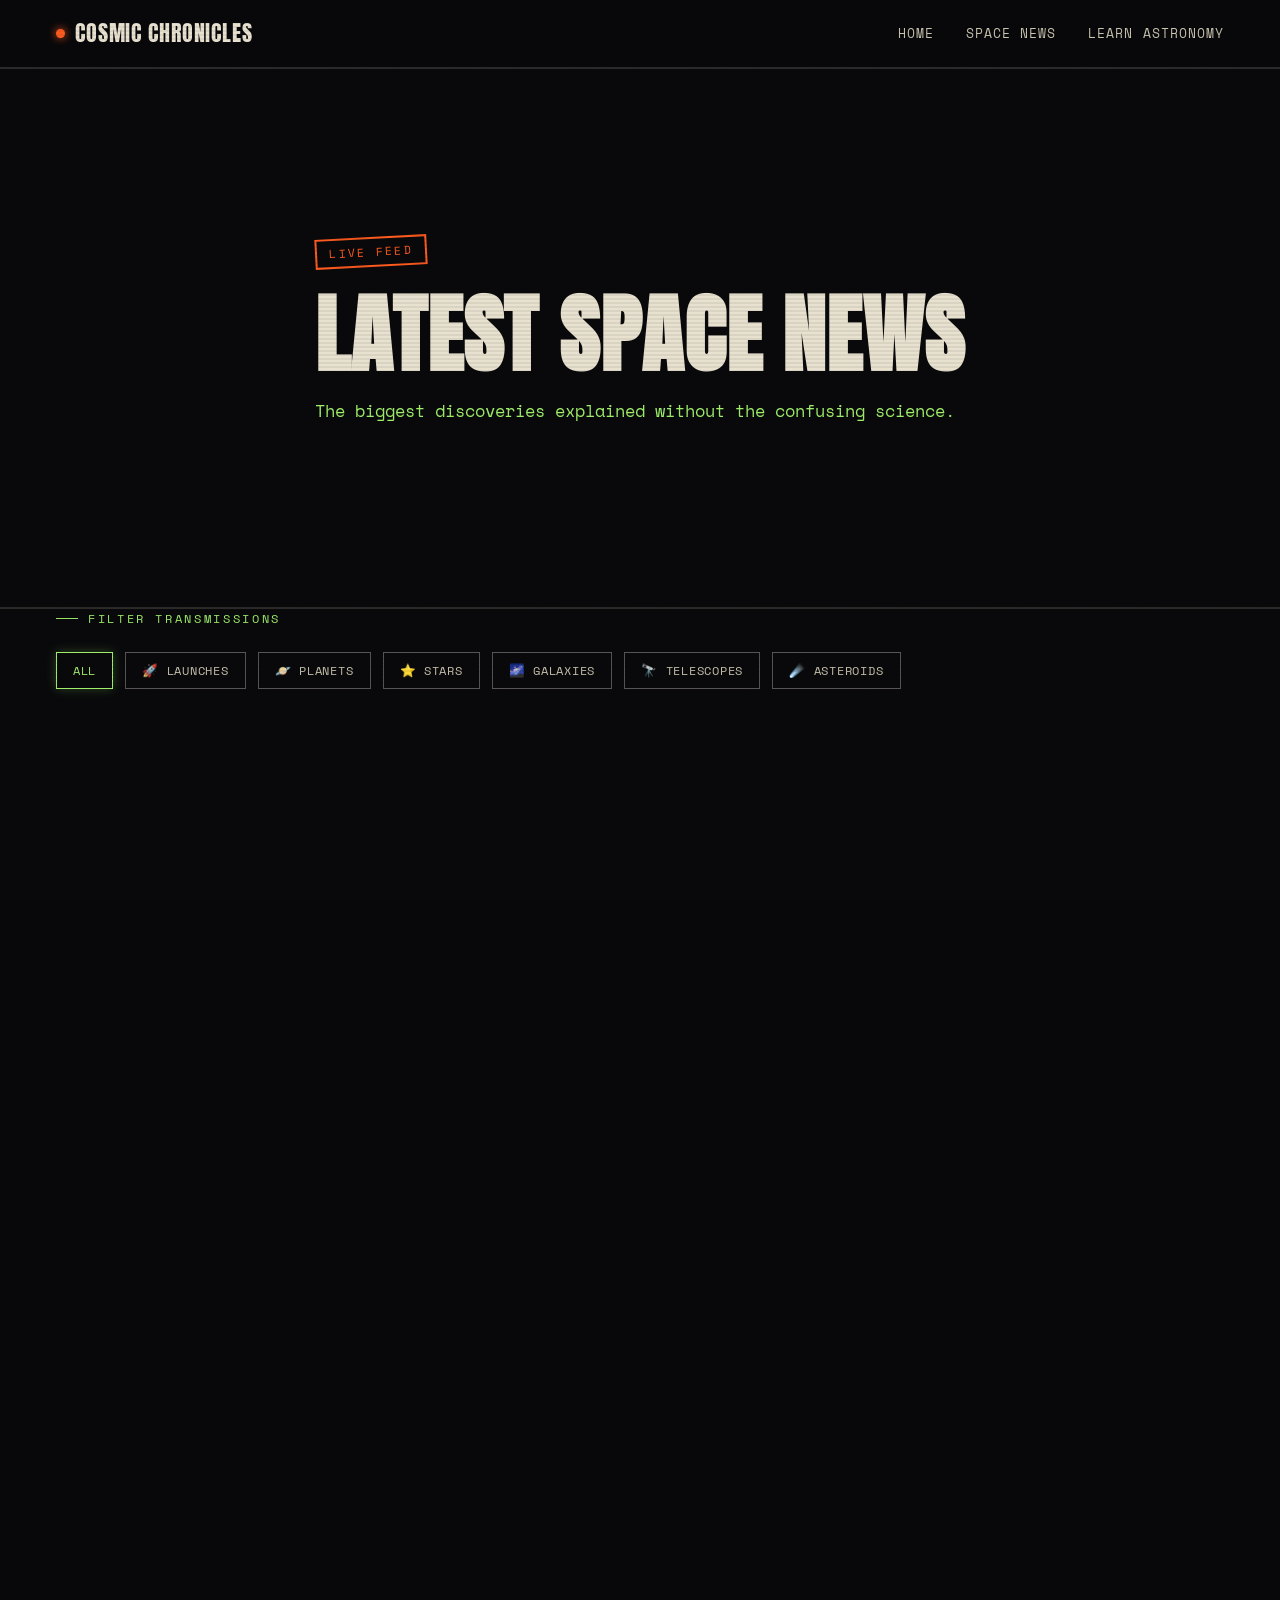
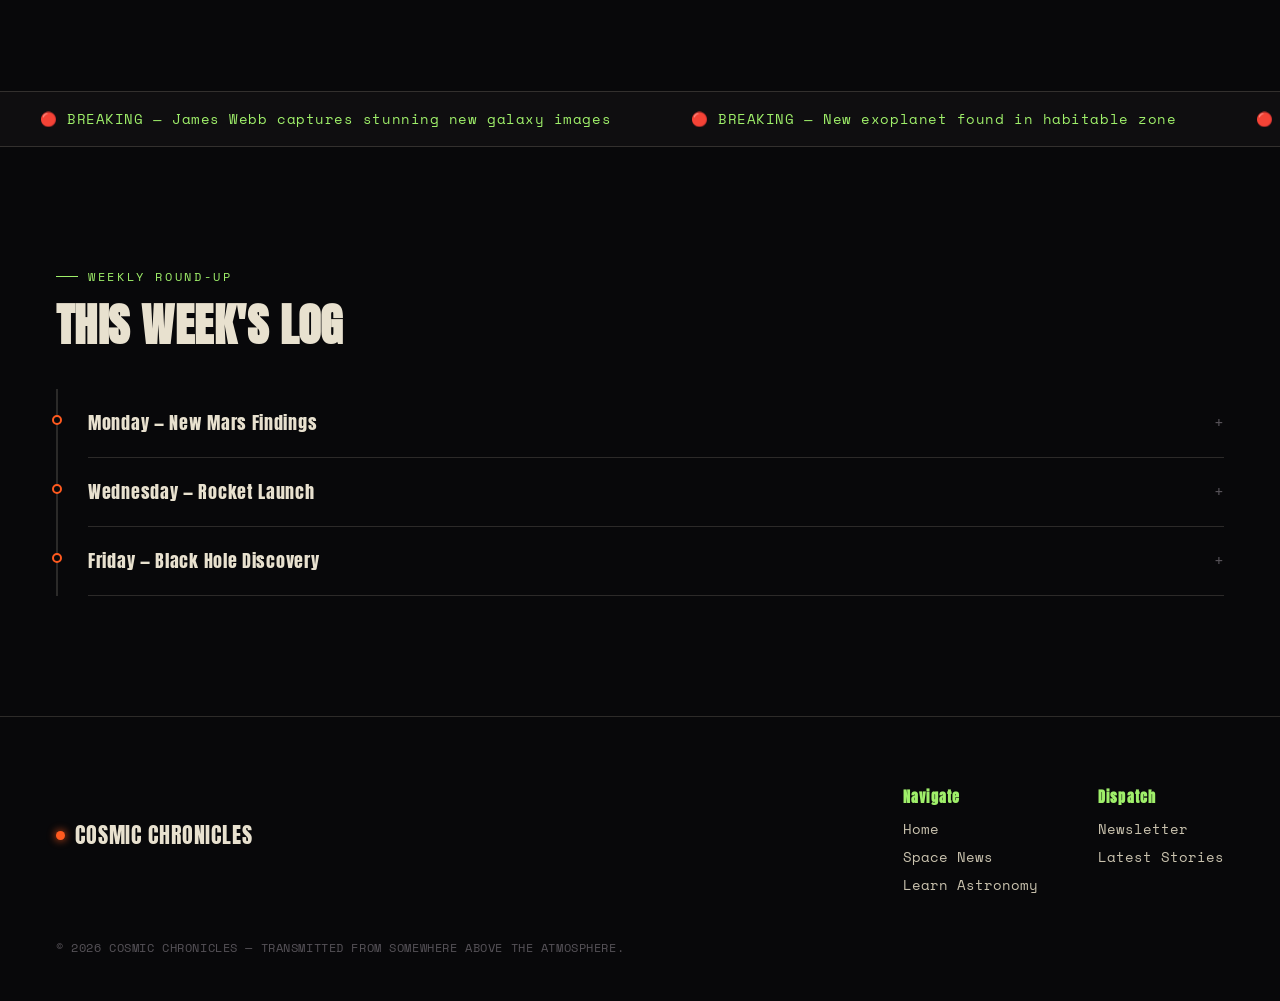
==== news.html @ 282ca545 "Add files via upload" ====
<!DOCTYPE html>
<html lang="en">
<head>
<meta charset="UTF-8">
<meta name="viewport" content="width=device-width, initial-scale=1.0">
<title>Space News — Cosmic Chronicles</title>
<meta name="description" content="The biggest space discoveries explained without the confusing science.">
<link rel="stylesheet" href="style.css">
</head>
<body>

<div class="grain"></div>
<div class="scanlines"></div>
<canvas id="starfield"></canvas>

<nav class="site-nav">
  <div class="nav-brand"><span class="dot"></span> COSMIC CHRONICLES</div>
  <ul class="nav-links">
    <li><a href="index.html">Home</a></li>
    <li><a href="news.html">Space News</a></li>
    <li><a href="learn.html">Learn Astronomy</a></li>
  </ul>
</nav>

<main>

  <!-- ============ HERO ============ -->
  <section class="hero" style="min-height:60vh;">
    <div class="wrap">
      <span class="stamp">LIVE FEED</span>
      <h1>Latest Space News</h1>
      <p class="hero-tag">The biggest discoveries explained without the confusing science.</p>
    </div>
  </section>

  <!-- ============ CATEGORIES ============ -->
  <section style="padding-top:0;">
    <div class="wrap">
      <p class="eyebrow">Filter Transmissions</p>
      <div class="pill-row">
        <button class="pill active" data-cat="all">All</button>
        <button class="pill" data-cat="launches">🚀 Launches</button>
        <button class="pill" data-cat="planets">🪐 Planets</button>
        <button class="pill" data-cat="stars">⭐ Stars</button>
        <button class="pill" data-cat="galaxies">🌌 Galaxies</button>
        <button class="pill" data-cat="telescopes">🔭 Telescopes</button>
        <button class="pill" data-cat="asteroids">☄️ Asteroids</button>
      </div>

      <!-- ============ NEWS GRID ============ -->
      <div class="news-grid">

        <article class="news-card" data-cat="asteroids">
          <div class="thumb">☄️</div>
          <div class="body">
            <div class="meta">
              <span class="badge green">Beginner</span>
              <span>5 min read</span>
              <span>·</span>
              <span>Aug 1, 2026</span>
            </div>
            <h3>Why Did NASA Crash a Spacecraft into an Asteroid?</h3>
            <p>It wasn't an accident. Here's how a deliberate collision could one day save Earth from a real threat.</p>
            <span class="readmore">Read More →</span>
          </div>
        </article>

        <article class="news-card" data-cat="telescopes">
          <div class="thumb">🔭</div>
          <div class="body">
            <div class="meta">
              <span class="badge green">Beginner</span>
              <span>4 min read</span>
              <span>·</span>
              <span>Jul 29, 2026</span>
            </div>
            <h3>James Webb Just Photographed a Galaxy Older Than We Thought Possible</h3>
            <p>The image shouldn't exist by our current models. Scientists are re-checking the math.</p>
            <span class="readmore">Read More →</span>
          </div>
        </article>

        <article class="news-card" data-cat="launches">
          <div class="thumb">🚀</div>
          <div class="body">
            <div class="meta">
              <span class="badge orange">Intermediate</span>
              <span>6 min read</span>
              <span>·</span>
              <span>Jul 27, 2026</span>
            </div>
            <h3>A New Rocket Just Landed Itself — On a Moving Ship</h3>
            <p>Reusable rockets are old news. Landing on a floating platform in open ocean? Still wild.</p>
            <span class="readmore">Read More →</span>
          </div>
        </article>

        <article class="news-card" data-cat="planets">
          <div class="thumb">🪐</div>
          <div class="body">
            <div class="meta">
              <span class="badge green">Beginner</span>
              <span>3 min read</span>
              <span>·</span>
              <span>Jul 24, 2026</span>
            </div>
            <h3>Saturn Just Gained 62 New Moons — Officially</h3>
            <p>They were always there. We just finally had the equipment to count them properly.</p>
            <span class="readmore">Read More →</span>
          </div>
        </article>

        <article class="news-card" data-cat="stars">
          <div class="thumb">⭐</div>
          <div class="body">
            <div class="meta">
              <span class="badge orange">Intermediate</span>
              <span>5 min read</span>
              <span>·</span>
              <span>Jul 20, 2026</span>
            </div>
            <h3>Astronomers Watched a Star Die in Real Time</h3>
            <p>For the first time, a supernova was tracked from first flicker to final blast.</p>
            <span class="readmore">Read More →</span>
          </div>
        </article>

        <article class="news-card" data-cat="galaxies">
          <div class="thumb">🌌</div>
          <div class="body">
            <div class="meta">
              <span class="badge grey">Advanced</span>
              <span>7 min read</span>
              <span>·</span>
              <span>Jul 18, 2026</span>
            </div>
            <h3>Two Galaxies Are Colliding — And We Have a Front-Row Seat</h3>
            <p>It'll take millions of years to finish. Here's what we can already learn from it.</p>
            <span class="readmore">Read More →</span>
          </div>
        </article>

      </div>
    </div>
  </section>

  <!-- ============ TICKER ============ -->
  <div class="ticker-wrap">
    <div class="ticker-track">
      <span>🔴 BREAKING — James Webb captures stunning new galaxy images</span>
      <span>🔴 BREAKING — New exoplanet found in habitable zone</span>
      <span>🔴 BREAKING — Private launch reaches orbit on first attempt</span>
    </div>
  </div>

  <!-- ============ WEEKLY ROUND-UP ============ -->
  <section>
    <div class="wrap">
      <p class="eyebrow">Weekly Round-Up</p>
      <h2>This week's log</h2>
      <div class="timeline">
        <div class="timeline-item">
          <div class="t-head">
            <span class="t-day">Monday — New Mars Findings</span>
            <span class="t-toggle">+</span>
          </div>
          <div class="t-body">
            <p style="margin:0;">A rover sample revealed mineral patterns that suggest liquid water sat in the region far longer than previously estimated.</p>
          </div>
        </div>
        <div class="timeline-item">
          <div class="t-head">
            <span class="t-day">Wednesday — Rocket Launch</span>
            <span class="t-toggle">+</span>
          </div>
          <div class="t-body">
            <p style="margin:0;">A resupply mission lifted off successfully, carrying equipment and experiments to the orbiting research station.</p>
          </div>
        </div>
        <div class="timeline-item">
          <div class="t-head">
            <span class="t-day">Friday — Black Hole Discovery</span>
            <span class="t-toggle">+</span>
          </div>
          <div class="t-body">
            <p style="margin:0;">Researchers spotted a black hole quietly feeding on a nearby star, caught mid-meal for the first time in this galaxy.</p>
          </div>
        </div>
      </div>
    </div>
  </section>

</main>

<footer>
  <canvas id="constellation"></canvas>
  <div class="footer-inner">
    <div class="nav-brand"><span class="dot"></span> COSMIC CHRONICLES</div>
    <div class="footer-cols">
      <div>
        <h4>Navigate</h4>
        <ul>
          <li><a href="index.html">Home</a></li>
          <li><a href="news.html">Space News</a></li>
          <li><a href="learn.html">Learn Astronomy</a></li>
        </ul>
      </div>
      <div>
        <h4>Dispatch</h4>
        <ul>
          <li><a href="index.html#newsletter">Newsletter</a></li>
          <li><a href="news.html">Latest Stories</a></li>
        </ul>
      </div>
    </div>
  </div>
  <p class="footer-bottom">© 2026 COSMIC CHRONICLES — TRANSMITTED FROM SOMEWHERE ABOVE THE ATMOSPHERE.</p>
</footer>

<script src="script.js"></script>
</body>
</html>
---- style.css ----
/* ============================================================
   COSMIC CHRONICLES — space-grunge dispatch aesthetic
   Signal intercepted. Field reports from the edge of the map.
   ============================================================ */

@import url('https://fonts.googleapis.com/css2?family=Anton&family=Space+Mono:ital,wght@0,400;0,700;1,400&display=swap');

:root{
  /* ---- palette ---- */
  --void:        #08080a;   /* near-black backdrop */
  --void-2:      #0f0e10;   /* panel backdrop */
  --paper:       #e8e1cf;   /* aged field-report paper */
  --paper-dim:   #c9c2ae;
  --signal:      #ff5a1f;   /* transmission orange — primary accent */
  --signal-dim:  #8a3324;   /* rust */
  --phosphor:    #9fef6a;   /* CRT-green secondary accent */
  --phosphor-dim:#4d7a33;
  --static:      #565258;   /* scan/static grey */
  --line:        rgba(232,225,207,0.16);

  /* ---- type ---- */
  --f-display: 'Anton', 'Arial Narrow', sans-serif;
  --f-mono: 'Space Mono', 'Courier New', monospace;

  --edge: 2px;
}

*,*::before,*::after{ box-sizing:border-box; }
html{ scroll-behavior:smooth; }
body{
  margin:0;
  background:var(--void);
  color:var(--paper);
  font-family:var(--f-mono);
  font-size:16px;
  line-height:1.6;
  overflow-x:hidden;
  position:relative;
}

a{ color:inherit; text-decoration:none; }
ul{ list-style:none; margin:0; padding:0; }
img{ max-width:100%; display:block; }
button{ font-family:inherit; cursor:pointer; }

::selection{ background:var(--signal); color:var(--void); }

/* focus visibility */
a:focus-visible, button:focus-visible, input:focus-visible{
  outline:2px dashed var(--phosphor);
  outline-offset:3px;
}

/* ============================================================
   TEXTURE LAYERS — grain + scanlines, fixed over everything
   ============================================================ */
.grain{
  position:fixed; inset:0; z-index:9999; pointer-events:none;
  opacity:0.05; mix-blend-mode:overlay;
  background-image:url("data:image/svg+xml,%3Csvg xmlns='http://www.w3.org/2000/svg' width='120' height='120'%3E%3Cfilter id='n'%3E%3CfeTurbulence type='fractalNoise' baseFrequency='0.85' numOctaves='2' stitchTiles='stitch'/%3E%3C/filter%3E%3Crect width='100%25' height='100%25' filter='url(%23n)'/%3E%3C/svg%3E");
}
.scanlines{
  position:fixed; inset:0; z-index:9998; pointer-events:none;
  opacity:0.35;
  background:repeating-linear-gradient(
    to bottom, rgba(0,0,0,0.0) 0px, rgba(0,0,0,0.0) 2px,
    rgba(0,0,0,0.35) 3px, rgba(0,0,0,0.0) 4px
  );
  mix-blend-mode:multiply;
}

#starfield{ position:fixed; inset:0; z-index:0; }

/* ============================================================
   NAV — teleprinter header
   ============================================================ */
.site-nav{
  position:sticky; top:0; z-index:100;
  display:flex; align-items:center; justify-content:space-between;
  padding:16px clamp(20px,5vw,56px);
  background:rgba(8,8,10,0.86);
  backdrop-filter:blur(6px);
  border-bottom:var(--edge) solid var(--line);
}
.nav-brand{
  font-family:var(--f-display);
  font-size:1.35rem;
  letter-spacing:0.04em;
  display:flex; align-items:center; gap:10px;
}
.nav-brand .dot{
  width:9px; height:9px; border-radius:50%;
  background:var(--signal);
  box-shadow:0 0 8px var(--signal);
  animation:blink 1.6s infinite steps(1);
}
@keyframes blink{ 50%{ opacity:0.15; } }

.nav-links{ display:flex; gap:clamp(14px,2.5vw,32px); font-size:0.82rem; letter-spacing:0.08em; text-transform:uppercase; }
.nav-links a{
  position:relative; padding-bottom:4px; color:var(--paper-dim);
  transition:color .2s ease;
}
.nav-links a:hover, .nav-links a.active{ color:var(--phosphor); }
.nav-links a.active::after{
  content:''; position:absolute; left:0; bottom:0; width:100%; height:1px; background:var(--phosphor);
}

/* ============================================================
   LAYOUT PRIMITIVES
   ============================================================ */
main{ position:relative; z-index:1; }
section{ padding:clamp(60px,10vw,120px) clamp(20px,5vw,56px); position:relative; }
.wrap{ max-width:1180px; margin:0 auto; }

.eyebrow{
  font-size:0.75rem; letter-spacing:0.22em; text-transform:uppercase;
  color:var(--phosphor); margin:0 0 14px;
  display:flex; align-items:center; gap:10px;
}
.eyebrow::before{ content:''; width:22px; height:1px; background:var(--phosphor); }

h1,h2,h3{ font-family:var(--f-display); letter-spacing:0.01em; margin:0 0 18px; line-height:1.05; text-transform:uppercase; }
h1{ font-size:clamp(2.6rem,7vw,5.4rem); }
h2{ font-size:clamp(1.8rem,4vw,2.9rem); }
h3{ font-size:1.25rem; }
p{ margin:0 0 14px; color:var(--paper-dim); }

.lede{ font-size:1.05rem; max-width:60ch; }

/* ============================================================
   BUTTONS — rubber-stamp style
   ============================================================ */
.btn{
  display:inline-flex; align-items:center; gap:8px;
  padding:13px 26px;
  font-family:var(--f-mono); font-weight:700; font-size:0.85rem;
  letter-spacing:0.08em; text-transform:uppercase;
  border:2px solid var(--paper);
  background:transparent; color:var(--paper);
  transform:rotate(-0.6deg);
  transition:transform .18s ease, background .18s ease, color .18s ease, box-shadow .18s ease;
}
.btn:hover{ transform:rotate(0deg) translateY(-2px); box-shadow:4px 4px 0 var(--signal-dim); }
.btn.primary{ background:var(--signal); border-color:var(--signal); color:var(--void); }
.btn.primary:hover{ box-shadow:4px 4px 0 var(--phosphor); }
.btn.ghost{ border-color:var(--static); color:var(--paper-dim); }

.btn-row{ display:flex; gap:16px; flex-wrap:wrap; margin-top:8px; }

/* ============================================================
   HERO
   ============================================================ */
.hero{
  min-height:92vh; display:flex; flex-direction:column; justify-content:center;
  border-bottom:var(--edge) solid var(--line);
  position:relative;
}
.hero .wrap{ max-width:960px; }
.hero .stamp{
  align-self:flex-start;
  border:2px solid var(--signal); color:var(--signal);
  padding:4px 12px; font-size:0.72rem; letter-spacing:0.2em;
  transform:rotate(-3deg); margin-bottom:22px; display:inline-block;
}
.glitch{
  position:relative; display:inline-block;
}
.glitch::before,.glitch::after{
  content:attr(data-text); position:absolute; left:0; top:0; width:100%; height:100%;
  overflow:hidden; background:var(--void);
}
.glitch::before{ color:var(--signal); left:2px; text-shadow:-1px 0 var(--signal); animation:glitch-a 4.5s infinite linear alternate-reverse; }
.glitch::after{ color:var(--phosphor); left:-2px; text-shadow:1px 0 var(--phosphor); animation:glitch-b 3.7s infinite linear alternate-reverse; }
@keyframes glitch-a{ 0%,92%,100%{ clip-path:inset(0 0 100% 0); } 93%{ clip-path:inset(10% 0 60% 0); } 95%{ clip-path:inset(60% 0 5% 0);} 97%{ clip-path:inset(30% 0 40% 0);} }
@keyframes glitch-b{ 0%,90%,100%{ clip-path:inset(0 0 100% 0); } 91%{ clip-path:inset(70% 0 5% 0); } 94%{ clip-path:inset(20% 0 55% 0);} 96%{ clip-path:inset(45% 0 20% 0);} }

.hero-tag{ font-family:var(--f-mono); color:var(--phosphor); font-size:1.05rem; margin-top:6px; }
.hero-quote{
  border-left:2px solid var(--signal); padding-left:14px; margin-top:22px;
  font-style:italic; color:var(--paper-dim); max-width:52ch;
}
.type-cursor::after{ content:'▌'; animation:blink 1s steps(1) infinite; color:var(--phosphor); }

/* ============================================================
   CARDS — torn field-report panels
   ============================================================ */
.card-grid{ display:grid; gap:26px; }
.card-grid.cols-3{ grid-template-columns:repeat(3,1fr); }
.card-grid.cols-2{ grid-template-columns:repeat(2,1fr); }

.report-card{
  background:var(--void-2);
  border:1px solid var(--line);
  padding:26px;
  position:relative;
  clip-path:polygon(0 0,96% 0,100% 6%,100% 100%,4% 100%,0 92%);
  transition:transform .25s ease, box-shadow .25s ease, border-color .25s ease;
  opacity:0; transform:translateY(28px);
}
.report-card.in{ opacity:1; transform:translateY(0); }
.report-card:hover{ transform:translateY(-6px); border-color:var(--signal); box-shadow:6px 6px 0 rgba(255,90,31,0.18); }
.report-card .icon{ font-size:1.8rem; margin-bottom:12px; display:block; }
.report-card h3{ margin-bottom:8px; }
.report-card p{ margin-bottom:0; font-size:0.92rem; }

/* tape corner accent */
.taped::before{
  content:''; position:absolute; top:-10px; left:22px; width:60px; height:18px;
  background:rgba(232,225,207,0.14); transform:rotate(-4deg);
  border:1px solid var(--line);
}

/* ============================================================
   FEATURED / PARALLAX PANEL
   ============================================================ */
.featured{
  border:1px solid var(--line);
  background:linear-gradient(155deg, var(--void-2), #141216);
  padding:clamp(28px,5vw,56px);
  display:grid; grid-template-columns:1.1fr 1fr; gap:40px; align-items:center;
  position:relative; overflow:hidden;
}
.featured::before{
  content:''; position:absolute; inset:0; opacity:0.15; pointer-events:none;
  background:radial-gradient(circle at 80% 20%, var(--signal), transparent 55%);
  will-change:transform;
}
.featured-visual{
  aspect-ratio:4/3; border:1px solid var(--line);
  background:radial-gradient(circle at 30% 30%, #2b2f3a, #060608 70%);
  position:relative; overflow:hidden;
}
.featured-visual .ring{
  position:absolute; border:1px solid var(--phosphor-dim); border-radius:50%;
  opacity:0.5;
}
.badge{
  display:inline-block; font-size:0.7rem; letter-spacing:0.14em; text-transform:uppercase;
  padding:3px 9px; border:1px solid currentColor;
}
.badge.orange{ color:var(--signal); }
.badge.green{ color:var(--phosphor); }
.badge.grey{ color:var(--static); }

/* ============================================================
   WHY DIFFERENT — cross-out ledger
   ============================================================ */
.ledger{ display:grid; gap:0; border-top:1px solid var(--line); }
.ledger-row{
  display:grid; grid-template-columns:1fr auto 1fr; align-items:center; gap:24px;
  padding:20px 4px; border-bottom:1px solid var(--line);
}
.ledger-row .old{ color:var(--static); text-decoration:line-through; text-align:right; }
.ledger-row .arrow{ color:var(--signal); font-family:var(--f-display); }
.ledger-row .new{ color:var(--phosphor); }

/* ============================================================
   NEWSLETTER
   ============================================================ */
.transmit{
  border:1px solid var(--line);
  background:radial-gradient(ellipse at 50% 0%, rgba(159,239,106,0.08), transparent 60%), var(--void-2);
  text-align:center; padding:clamp(50px,8vw,90px) 24px;
}
.transmit-form{
  display:flex; gap:0; max-width:460px; margin:26px auto 0;
  border:2px solid var(--paper);
}
.transmit-form input{
  flex:1; background:transparent; border:none; color:var(--paper);
  padding:14px 16px; font-family:var(--f-mono); font-size:0.9rem;
}
.transmit-form input::placeholder{ color:var(--static); }
.transmit-form button{
  background:var(--signal); color:var(--void); border:none; padding:14px 22px;
  font-weight:700; letter-spacing:0.06em; text-transform:uppercase; font-size:0.82rem;
}
.transmit-note{ font-size:0.75rem; color:var(--static); margin-top:10px; }

/* ============================================================
   FOOTER
   ============================================================ */
footer{
  border-top:1px solid var(--line);
  padding:50px clamp(20px,5vw,56px) 30px;
  position:relative;
}
#constellation{ position:absolute; inset:0; width:100%; height:100%; opacity:0.6; }
.footer-inner{ position:relative; z-index:1; display:flex; justify-content:space-between; flex-wrap:wrap; gap:24px; }
.footer-cols{ display:flex; gap:60px; flex-wrap:wrap; }
.footer-cols h4{ font-family:var(--f-display); font-size:0.9rem; letter-spacing:0.08em; margin-bottom:10px; color:var(--phosphor); }
.footer-cols li{ margin-bottom:6px; font-size:0.85rem; color:var(--paper-dim); }
.footer-bottom{ margin-top:36px; font-size:0.72rem; color:var(--static); letter-spacing:0.05em; }

/* ============================================================
   NEWS PAGE
   ============================================================ */
.pill-row{ display:flex; gap:12px; flex-wrap:wrap; margin-top:24px; }
.pill{
  border:1px solid var(--static); padding:8px 16px; font-size:0.78rem;
  letter-spacing:0.06em; text-transform:uppercase; color:var(--paper-dim);
  transition:all .2s ease; background:transparent;
}
.pill:hover, .pill.active{ border-color:var(--phosphor); color:var(--phosphor); box-shadow:0 0 10px rgba(159,239,106,0.25); }

.news-grid{ display:grid; grid-template-columns:repeat(3,1fr); gap:26px; margin-top:40px; }
.news-card{
  border:1px solid var(--line); background:var(--void-2); overflow:hidden;
  opacity:0; transform:translateY(28px);
  transition:transform .3s ease, box-shadow .3s ease, border-color .3s ease;
}
.news-card.in{ opacity:1; transform:translateY(0); }
.news-card:hover{ transform:translateY(-6px); border-color:var(--signal); box-shadow:6px 6px 0 rgba(255,90,31,0.18); }
.news-card .thumb{
  height:150px; position:relative; overflow:hidden;
  background:linear-gradient(160deg,#1c1a1e,#0a090b);
  display:flex; align-items:center; justify-content:center; font-size:2.4rem;
  transition:transform .4s ease;
}
.news-card:hover .thumb{ transform:scale(1.08); }
.news-card .body{ padding:20px; }
.news-card .meta{ display:flex; gap:10px; align-items:center; margin-bottom:10px; font-size:0.72rem; color:var(--static); flex-wrap:wrap; }
.news-card h3{ font-size:1.05rem; margin-bottom:8px; }
.news-card p{ font-size:0.88rem; margin-bottom:14px; }
.news-card .readmore{ font-size:0.8rem; color:var(--signal); letter-spacing:0.05em; text-transform:uppercase; }

.ticker-wrap{
  border-top:1px solid var(--line); border-bottom:1px solid var(--line);
  overflow:hidden; padding:14px 0; margin-top:60px; background:var(--void-2);
}
.ticker-track{ display:inline-flex; white-space:nowrap; animation:ticker 26s linear infinite; }
.ticker-track span{ padding:0 40px; font-size:0.85rem; color:var(--phosphor); letter-spacing:0.04em; }
@keyframes ticker{ from{ transform:translateX(0); } to{ transform:translateX(-50%); } }

.timeline{ margin-top:40px; border-left:2px solid var(--line); padding-left:30px; display:grid; gap:0; }
.timeline-item{ position:relative; padding:20px 0; border-bottom:1px solid var(--line); cursor:pointer; }
.timeline-item::before{
  content:''; position:absolute; left:-36px; top:26px; width:10px; height:10px;
  background:var(--void); border:2px solid var(--signal); border-radius:50%;
}
.timeline-item .t-head{ display:flex; justify-content:space-between; align-items:center; }
.timeline-item .t-day{ font-family:var(--f-display); letter-spacing:0.04em; font-size:1.1rem; }
.timeline-item .t-toggle{ color:var(--static); transition:transform .25s ease; }
.timeline-item.open .t-toggle{ transform:rotate(45deg); color:var(--phosphor); }
.timeline-item .t-body{
  max-height:0; overflow:hidden; transition:max-height .3s ease;
  font-size:0.88rem; color:var(--paper-dim);
}
.timeline-item.open .t-body{ max-height:200px; margin-top:10px; }

/* ============================================================
   LEARN PAGE
   ============================================================ */
.orbit-hero{ position:relative; }
.orbit-visual{
  position:absolute; right:6%; top:50%; transform:translateY(-50%);
  width:340px; height:340px; opacity:0.55; pointer-events:none;
}
.orbit-ring{ position:absolute; border:1px dashed var(--static); border-radius:50%; inset:0; }
.orbit-ring:nth-child(2){ inset:40px; }
.orbit-ring:nth-child(3){ inset:80px; }
.orbit-dot{ position:absolute; width:10px; height:10px; border-radius:50%; background:var(--signal); top:-5px; left:calc(50% - 5px); box-shadow:0 0 10px var(--signal); }
.orbit-spin{ animation:spin linear infinite; }
@keyframes spin{ to{ transform:rotate(360deg); } }

.path-card{
  border:1px solid var(--line); background:var(--void-2); padding:28px;
  display:flex; align-items:center; gap:20px;
  opacity:0; transform:translateY(28px);
  transition:transform .3s ease, border-color .3s ease;
}
.path-card.in{ opacity:1; transform:translateY(0); }
.path-card:hover{ border-color:var(--phosphor); }
.path-card .icon{ font-size:2.2rem; transition:transform .3s ease; }
.path-card:hover .icon{ transform:translateY(-4px) scale(1.08); }

.fact-grid{ display:grid; grid-template-columns:repeat(3,1fr); gap:22px; margin-top:34px; }
.fact-card{
  border:1px dashed var(--line); padding:20px; font-size:0.88rem; color:var(--paper-dim);
  opacity:0; transition:opacity .6s ease;
}
.fact-card.in{ opacity:1; }

.quiz{
  border:1px solid var(--line); background:var(--void-2); padding:clamp(24px,4vw,44px); margin-top:20px;
}
.quiz-q{ display:none; }
.quiz-q.active{ display:block; }
.quiz-q h3{ font-size:1.05rem; margin-bottom:18px; }
.quiz-options{ display:grid; gap:10px; }
.quiz-opt{
  text-align:left; border:1px solid var(--static); background:transparent; color:var(--paper);
  padding:12px 16px; font-family:var(--f-mono); font-size:0.9rem; transition:all .18s ease;
}
.quiz-opt:hover{ border-color:var(--phosphor); }
.quiz-opt.correct{ border-color:var(--phosphor); color:var(--phosphor); background:rgba(159,239,106,0.08); }
.quiz-opt.wrong{ border-color:var(--signal); color:var(--signal); background:rgba(255,90,31,0.08); }
.quiz-progress{ font-size:0.75rem; color:var(--static); margin-bottom:16px; letter-spacing:0.08em; }
.quiz-result{ display:none; text-align:center; }
.quiz-result.active{ display:block; }
.quiz-result .score{ font-family:var(--f-display); font-size:2.4rem; color:var(--phosphor); margin:14px 0; }

/* ============================================================
   RESPONSIVE
   ============================================================ */
@media (max-width:900px){
  .card-grid.cols-3, .card-grid.cols-2{ grid-template-columns:1fr; }
  .featured{ grid-template-columns:1fr; }
  .news-grid{ grid-template-columns:repeat(2,1fr); }
  .fact-grid{ grid-template-columns:1fr 1fr; }
  .orbit-visual{ display:none; }
  .ledger-row{ grid-template-columns:1fr auto 1fr; font-size:0.85rem; }
}
@media (max-width:640px){
  .nav-links{ display:none; }
  .news-grid{ grid-template-columns:1fr; }
  .fact-grid{ grid-template-columns:1fr; }
  .path-card{ flex-direction:column; align-items:flex-start; }
  .transmit-form{ flex-direction:column; border:none; gap:10px; }
  .transmit-form input, .transmit-form button{ border:2px solid var(--paper); }
}

@media (prefers-reduced-motion:reduce){
  *{ animation-duration:0.01ms !important; animation-iteration-count:1 !important; transition-duration:0.01ms !important; scroll-behavior:auto !important; }
}
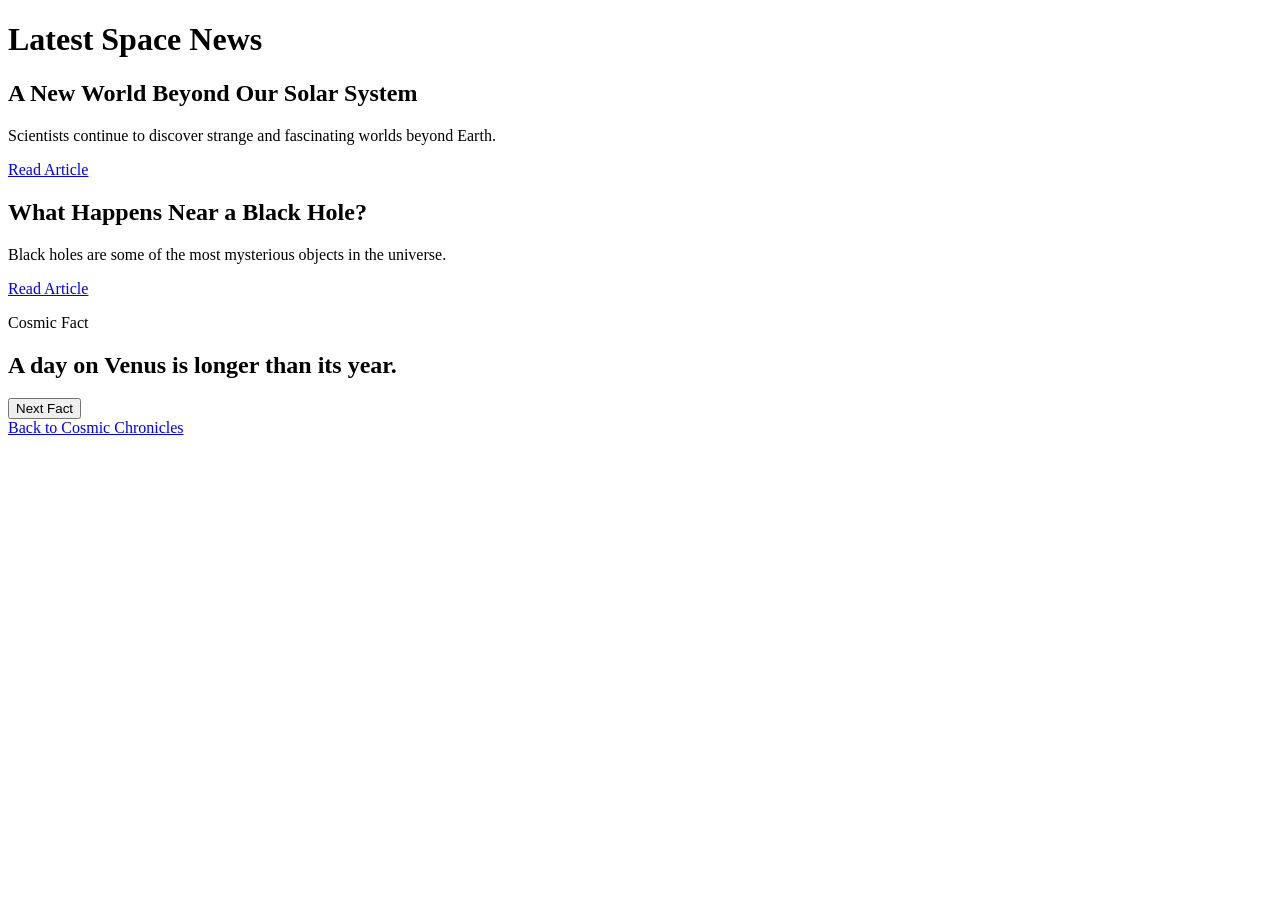
==== commit 7b9d997b: "Add news.html for latest space news articles" ====
--- a/news.html
+++ b/news.html
@@ -1,222 +1,48 @@
 <!DOCTYPE html>
-<html lang="en">
+<html>
 <head>
-<meta charset="UTF-8">
-<meta name="viewport" content="width=device-width, initial-scale=1.0">
-<title>Space News — Cosmic Chronicles</title>
-<meta name="description" content="The biggest space discoveries explained without the confusing science.">
-<link rel="stylesheet" href="style.css">
+    <title>Latest Space News</title>
+    <link rel="stylesheet" href="style.css">
 </head>
+
 <body>
 
-<div class="grain"></div>
-<div class="scanlines"></div>
-<canvas id="starfield"></canvas>
+    <h1>Latest Space News</h1>
+    <div class="news">
 
-<nav class="site-nav">
-  <div class="nav-brand"><span class="dot"></span> COSMIC CHRONICLES</div>
-  <ul class="nav-links">
-    <li><a href="index.html">Home</a></li>
-    <li><a href="news.html">Space News</a></li>
-    <li><a href="learn.html">Learn Astronomy</a></li>
-  </ul>
-</nav>
+    <div class="article">
+        <h2>A New World Beyond Our Solar System</h2>
+        <p>Scientists continue to discover strange and fascinating worlds beyond Earth.</p>
+        <a href="#">Read Article</a>
+    </div>
 
-<main>
+    <div class="article">
+        <h2>What Happens Near a Black Hole?</h2>
+        <p>Black holes are some of the most mysterious objects in the universe.</p>
+        <a href="#">Read Article</a>
+    </div>
 
-  <!-- ============ HERO ============ -->
-  <section class="hero" style="min-height:60vh;">
-    <div class="wrap">
-      <span class="stamp">LIVE FEED</span>
-      <h1>Latest Space News</h1>
-      <p class="hero-tag">The biggest discoveries explained without the confusing science.</p>
-    </div>
-  </section>
+</div>
+<div class="fact">
+    <p>Cosmic Fact</p>
+    <h2 id="fact">A day on Venus is longer than its year.</h2>
+    <button onclick="changeFact()">Next Fact</button>
+</div>
 
-  <!-- ============ CATEGORIES ============ -->
-  <section style="padding-top:0;">
-    <div class="wrap">
-      <p class="eyebrow">Filter Transmissions</p>
-      <div class="pill-row">
-        <button class="pill active" data-cat="all">All</button>
-        <button class="pill" data-cat="launches">🚀 Launches</button>
-        <button class="pill" data-cat="planets">🪐 Planets</button>
-        <button class="pill" data-cat="stars">⭐ Stars</button>
-        <button class="pill" data-cat="galaxies">🌌 Galaxies</button>
-        <button class="pill" data-cat="telescopes">🔭 Telescopes</button>
-        <button class="pill" data-cat="asteroids">☄️ Asteroids</button>
-      </div>
+<script>
+function changeFact() {
+    document.getElementById("fact").innerHTML =
+    "There are more stars in the universe than grains of sand on Earth.";
+}
+</script>
+<script>
+function changeFact() {
+    document.getElementById("fact").innerHTML =
+    "There are more stars in the universe than grains of sand on Earth.";
+}
+</script>
+<a href="index.html">Back to Cosmic Chronicles</a>
 
-      <!-- ============ NEWS GRID ============ -->
-      <div class="news-grid">
 
-        <article class="news-card" data-cat="asteroids">
-          <div class="thumb">☄️</div>
-          <div class="body">
-            <div class="meta">
-              <span class="badge green">Beginner</span>
-              <span>5 min read</span>
-              <span>·</span>
-              <span>Aug 1, 2026</span>
-            </div>
-            <h3>Why Did NASA Crash a Spacecraft into an Asteroid?</h3>
-            <p>It wasn't an accident. Here's how a deliberate collision could one day save Earth from a real threat.</p>
-            <span class="readmore">Read More →</span>
-          </div>
-        </article>
-
-        <article class="news-card" data-cat="telescopes">
-          <div class="thumb">🔭</div>
-          <div class="body">
-            <div class="meta">
-              <span class="badge green">Beginner</span>
-              <span>4 min read</span>
-              <span>·</span>
-              <span>Jul 29, 2026</span>
-            </div>
-            <h3>James Webb Just Photographed a Galaxy Older Than We Thought Possible</h3>
-            <p>The image shouldn't exist by our current models. Scientists are re-checking the math.</p>
-            <span class="readmore">Read More →</span>
-          </div>
-        </article>
-
-        <article class="news-card" data-cat="launches">
-          <div class="thumb">🚀</div>
-          <div class="body">
-            <div class="meta">
-              <span class="badge orange">Intermediate</span>
-              <span>6 min read</span>
-              <span>·</span>
-              <span>Jul 27, 2026</span>
-            </div>
-            <h3>A New Rocket Just Landed Itself — On a Moving Ship</h3>
-            <p>Reusable rockets are old news. Landing on a floating platform in open ocean? Still wild.</p>
-            <span class="readmore">Read More →</span>
-          </div>
-        </article>
-
-        <article class="news-card" data-cat="planets">
-          <div class="thumb">🪐</div>
-          <div class="body">
-            <div class="meta">
-              <span class="badge green">Beginner</span>
-              <span>3 min read</span>
-              <span>·</span>
-              <span>Jul 24, 2026</span>
-            </div>
-            <h3>Saturn Just Gained 62 New Moons — Officially</h3>
-            <p>They were always there. We just finally had the equipment to count them properly.</p>
-            <span class="readmore">Read More →</span>
-          </div>
-        </article>
-
-        <article class="news-card" data-cat="stars">
-          <div class="thumb">⭐</div>
-          <div class="body">
-            <div class="meta">
-              <span class="badge orange">Intermediate</span>
-              <span>5 min read</span>
-              <span>·</span>
-              <span>Jul 20, 2026</span>
-            </div>
-            <h3>Astronomers Watched a Star Die in Real Time</h3>
-            <p>For the first time, a supernova was tracked from first flicker to final blast.</p>
-            <span class="readmore">Read More →</span>
-          </div>
-        </article>
-
-        <article class="news-card" data-cat="galaxies">
-          <div class="thumb">🌌</div>
-          <div class="body">
-            <div class="meta">
-              <span class="badge grey">Advanced</span>
-              <span>7 min read</span>
-              <span>·</span>
-              <span>Jul 18, 2026</span>
-            </div>
-            <h3>Two Galaxies Are Colliding — And We Have a Front-Row Seat</h3>
-            <p>It'll take millions of years to finish. Here's what we can already learn from it.</p>
-            <span class="readmore">Read More →</span>
-          </div>
-        </article>
-
-      </div>
-    </div>
-  </section>
-
-  <!-- ============ TICKER ============ -->
-  <div class="ticker-wrap">
-    <div class="ticker-track">
-      <span>🔴 BREAKING — James Webb captures stunning new galaxy images</span>
-      <span>🔴 BREAKING — New exoplanet found in habitable zone</span>
-      <span>🔴 BREAKING — Private launch reaches orbit on first attempt</span>
-    </div>
-  </div>
-
-  <!-- ============ WEEKLY ROUND-UP ============ -->
-  <section>
-    <div class="wrap">
-      <p class="eyebrow">Weekly Round-Up</p>
-      <h2>This week's log</h2>
-      <div class="timeline">
-        <div class="timeline-item">
-          <div class="t-head">
-            <span class="t-day">Monday — New Mars Findings</span>
-            <span class="t-toggle">+</span>
-          </div>
-          <div class="t-body">
-            <p style="margin:0;">A rover sample revealed mineral patterns that suggest liquid water sat in the region far longer than previously estimated.</p>
-          </div>
-        </div>
-        <div class="timeline-item">
-          <div class="t-head">
-            <span class="t-day">Wednesday — Rocket Launch</span>
-            <span class="t-toggle">+</span>
-          </div>
-          <div class="t-body">
-            <p style="margin:0;">A resupply mission lifted off successfully, carrying equipment and experiments to the orbiting research station.</p>
-          </div>
-        </div>
-        <div class="timeline-item">
-          <div class="t-head">
-            <span class="t-day">Friday — Black Hole Discovery</span>
-            <span class="t-toggle">+</span>
-          </div>
-          <div class="t-body">
-            <p style="margin:0;">Researchers spotted a black hole quietly feeding on a nearby star, caught mid-meal for the first time in this galaxy.</p>
-          </div>
-        </div>
-      </div>
-    </div>
-  </section>
-
-</main>
-
-<footer>
-  <canvas id="constellation"></canvas>
-  <div class="footer-inner">
-    <div class="nav-brand"><span class="dot"></span> COSMIC CHRONICLES</div>
-    <div class="footer-cols">
-      <div>
-        <h4>Navigate</h4>
-        <ul>
-          <li><a href="index.html">Home</a></li>
-          <li><a href="news.html">Space News</a></li>
-          <li><a href="learn.html">Learn Astronomy</a></li>
-        </ul>
-      </div>
-      <div>
-        <h4>Dispatch</h4>
-        <ul>
-          <li><a href="index.html#newsletter">Newsletter</a></li>
-          <li><a href="news.html">Latest Stories</a></li>
-        </ul>
-      </div>
-    </div>
-  </div>
-  <p class="footer-bottom">© 2026 COSMIC CHRONICLES — TRANSMITTED FROM SOMEWHERE ABOVE THE ATMOSPHERE.</p>
-</footer>
-
-<script src="script.js"></script>
 </body>
 </html>
